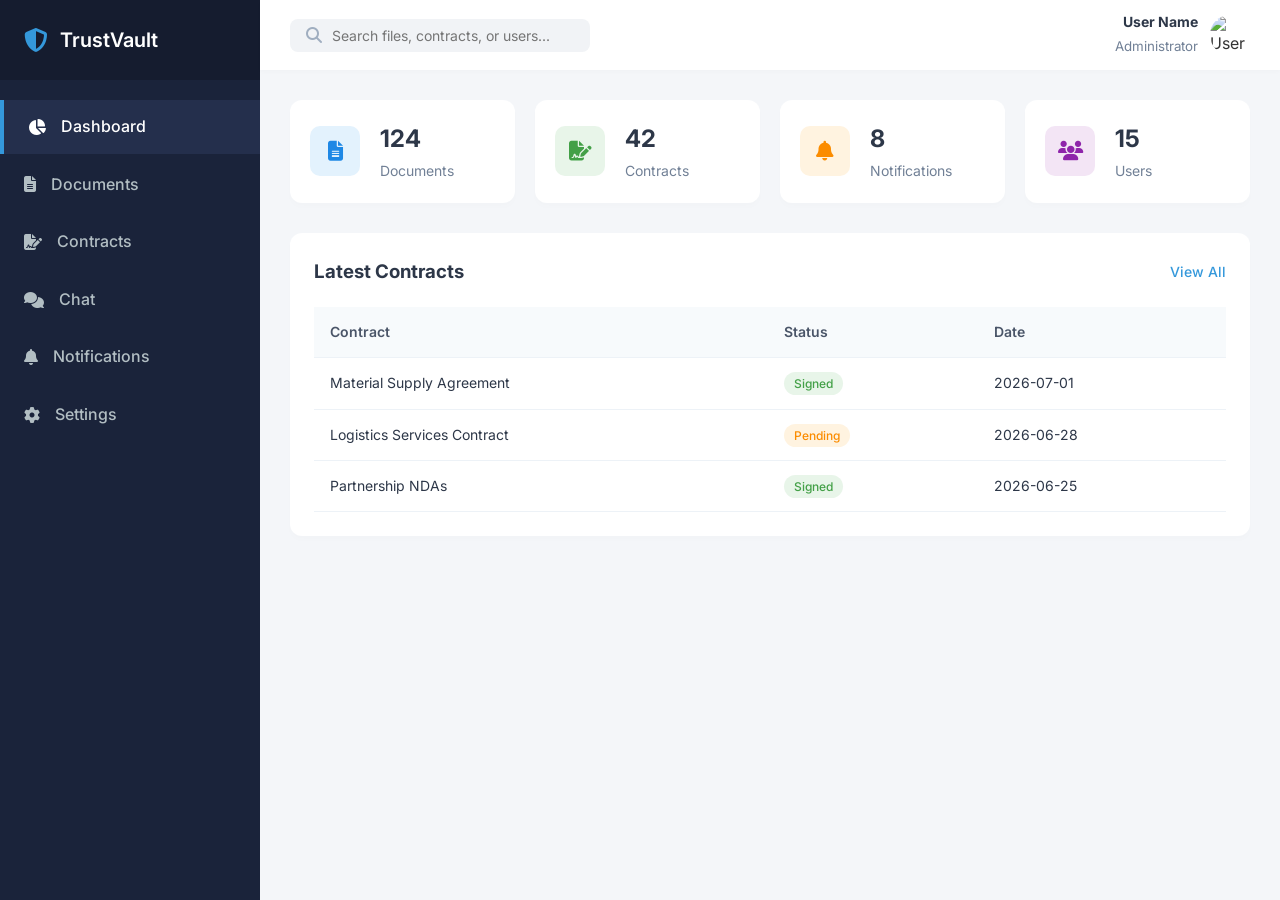
==== dashboard.html @ d21d08a5 "Add files via upload" ====
<!DOCTYPE html>
<html lang="en">
<head>
    <meta charset="UTF-8">
    <meta name="viewport" content="width=device-width, initial-scale=1.0">
    <title>TrustVault - Dashboard</title>
    <!-- FontAwesome لأيقونات احترافية وسريعة -->
    <link rel="stylesheet" href="https://cdnjs.cloudflare.com/ajax/libs/font-awesome/6.4.0/css/all.min.css">
    <!-- ملفات الستايل -->
    <link rel="stylesheet" href="css/style.css">
    <link rel="stylesheet" href="css/dashboard.css">
</head>
<body>

    <div class="dashboard-container">
        <!-- ✅ Sidebar -->
        <aside class="sidebar">
            <div class="sidebar-brand">
                <i class="fa-solid fa-shield-halved"></i>
                <h2>TrustVault</h2>
            </div>
            <nav class="sidebar-menu">
                <ul>
                    <li class="active"><a href="dashboard.html"><i class="fa-solid fa-chart-pie"></i> Dashboard</a></li>
                    <li><a href="documents.html"><i class="fa-solid fa-file-lines"></i> Documents</a></li>
                    <li><a href="#"><i class="fa-solid fa-file-signature"></i> Contracts</a></li>
                    <li><a href="#"><i class="fa-solid fa-comments"></i> Chat</a></li>
                    <li><a href="#"><i class="fa-solid fa-bell"></i> Notifications</a></li>
                    <li><a href="#"><i class="fa-solid fa-gear"></i> Settings</a></li>
                </ul>
            </nav>
        </aside>

        <!-- Main Content Area -->
        <main class="main-content">
            <!-- 🔍 Top Bar (Search & User Profile) -->
            <header class="top-bar">
                <div class="search-wrapper">
                    <i class="fa-solid fa-magnifying-glass"></i>
                    <input type="search" placeholder="Search files, contracts, or users...">
                </div>
                <div class="user-wrapper">
                    <div class="user-info">
                        <h4>User Name</h4>
                        <small>Administrator</small>
                    </div>
                    <!-- صورة مستخدم افتراضية لحين وضع صورتك الخاصة في مجلد assets -->
                    <img src="https://ui-avatars.com/api/?name=User&background=0D8ABC&color=fff" alt="User Profile" class="user-avatar">
                </div>
            </header>

            <!-- 📊 Main Content Inner -->
            <div class="content-body">
                <!-- 4 Cards -->
                <section class="cards-grid">
                    <div class="card">
                        <div class="card-icon doc-icon"><i class="fa-solid fa-file-lines"></i></div>
                        <div class="card-info">
                            <h3>124</h3>
                            <p>Documents</p>
                        </div>
                    </div>
                    <div class="card">
                        <div class="card-icon contract-icon"><i class="fa-solid fa-file-signature"></i></div>
                        <div class="card-info">
                            <h3>42</h3>
                            <p>Contracts</p>
                        </div>
                    </div>
                    <div class="card">
                        <div class="card-icon alert-icon"><i class="fa-solid fa-bell"></i></div>
                        <div class="card-info">
                            <h3>8</h3>
                            <p>Notifications</p>
                        </div>
                    </div>
                    <div class="card">
                        <div class="card-icon user-icon"><i class="fa-solid fa-users"></i></div>
                        <div class="card-info">
                            <h3>15</h3>
                            <p>Users</p>
                        </div>
                    </div>
                </section>

                <!-- 📑 Table (Latest Contracts) -->
                <section class="table-container">
                    <div class="table-header">
                        <h3>Latest Contracts</h3>
                        <a href="#" class="btn-view-all">View All</a>
                    </div>
                    <table class="dashboard-table">
                        <thead>
                            <tr>
                                <th>Contract</th>
                                <th>Status</th>
                                <th>Date</th>
                            </tr>
                        </thead>
                        <tbody>
                            <tr>
                                <td>Material Supply Agreement</td>
                                <td><span class="status status-signed">Signed</span></td>
                                <td>2026-07-01</td>
                            </tr>
                            <tr>
                                <td>Logistics Services Contract</td>
                                <td><span class="status status-pending">Pending</span></td>
                                <td>2026-06-28</td>
                            </tr>
                            <tr>
                                <td>Partnership NDAs</td>
                                <td><span class="status status-signed">Signed</span></td>
                                <td>2026-06-25</td>
                            </tr>
                        </tbody>
                    </table>
                </section>
            </div>
        </main>
    </div>

    <script src="js/dashboard.js"></script>
</body>
</html>
---- css/style.css ----
@import url('https://fonts.googleapis.com/css2?family=Inter:wght@300;400;500;600;700&display=swap');

* {
    margin: 0;
    padding: 0;
    box-sizing: border-box;
    font-family: 'Inter', sans-serif;
}

body {
    background-color: #f4f6f9;
    color: #333;
    line-height: 1.6;
}
---- css/dashboard.css ----
/* تنسيق الحاوية الرئيسية وتوزيع الـ Sidebar والمحتوى */
.dashboard-container {
    display: flex;
    min-height: 100vh;
    background-color: #f4f6f9;
}

/* ✅ Sidebar Styling */
.sidebar {
    width: 260px;
    background-color: #1a233a;
    color: #ffffff;
    display: flex;
    flex-direction: column;
    transition: all 0.3s ease;
}

.sidebar-brand {
    padding: 24px;
    display: flex;
    align-items: center;
    gap: 12px;
    background-color: #151c2f;
}

.sidebar-brand i {
    font-size: 24px;
    color: #3498db;
}

.sidebar-brand h2 {
    font-size: 20px;
    font-weight: 600;
}

.sidebar-menu {
    flex: 1;
    padding: 20px 0;
}

.sidebar-menu ul {
    list-style: none;
}

.sidebar-menu li {
    margin-bottom: 4px;
}

.sidebar-menu li a {
    display: flex;
    align-items: center;
    gap: 15px;
    padding: 14px 24px;
    color: #b2bec3;
    text-decoration: none;
    font-weight: 500;
    transition: all 0.2s;
}

.sidebar-menu li a:hover,
.sidebar-menu li.active a {
    color: #ffffff;
    background-color: #242f4c;
    border-left: 4px solid #3498db;
}

/* Main Area */
.main-content {
    flex: 1;
    display: flex;
    flex-direction: column;
}

/* 🔍 Top Bar */
.top-bar {
    background-color: #ffffff;
    height: 70px;
    display: flex;
    justify-content: space-between;
    align-items: center;
    padding: 0 30px;
    box-shadow: 0 2px 4px rgba(0,0,0,0.02);
}

.search-wrapper {
    display: flex;
    align-items: center;
    gap: 10px;
    background-color: #f1f3f6;
    padding: 8px 16px;
    border-radius: 8px;
    width: 300px;
}

.search-wrapper i {
    color: #a0aec0;
}

.search-wrapper input {
    border: none;
    background: none;
    outline: none;
    width: 100%;
    font-size: 14px;
}

.user-wrapper {
    display: flex;
    align-items: center;
    gap: 12px;
}

.user-info {
    text-align: right;
}

.user-info h4 {
    margin: 0;
    font-size: 14px;
    color: #2d3748;
}

.user-info small {
    color: #718096;
}

.user-avatar {
    width: 40px;
    height: 40px;
    border-radius: 50%;
    object-fit: cover;
}

/* Content Area */
.content-body {
    padding: 30px;
}

/* 📊 4 Cards Grid */
.cards-grid {
    display: grid;
    grid-template-columns: repeat(auto-fit, minmax(220px, 1fr));
    gap: 20px;
    margin-bottom: 30px;
}

.card {
    background-color: #ffffff;
    padding: 20px;
    border-radius: 12px;
    display: flex;
    align-items: center;
    gap: 20px;
    box-shadow: 0 4px 6px rgba(0,0,0,0.01);
}

.card-icon {
    width: 50px;
    height: 50px;
    border-radius: 10px;
    display: flex;
    justify-content: center;
    align-items: center;
    font-size: 20px;
}

.doc-icon { background-color: #e3f2fd; color: #1e88e5; }
.contract-icon { background-color: #e8f5e9; color: #43a047; }
.alert-icon { background-color: #fff3e0; color: #fb8c00; }
.user-icon { background-color: #f3e5f5; color: #8e24aa; }

.card-info h3 {
    font-size: 24px;
    color: #2d3748;
    margin-bottom: 2px;
}

.card-info p {
    color: #718096;
    font-size: 14px;
}

/* 📑 Table Container */
.table-container {
    background-color: #ffffff;
    padding: 24px;
    border-radius: 12px;
    box-shadow: 0 4px 6px rgba(0,0,0,0.01);
}

.table-header {
    display: flex;
    justify-content: space-between;
    align-items: center;
    margin-bottom: 20px;
}

.table-header h3 {
    color: #2d3748;
}

.btn-view-all {
    font-size: 14px;
    color: #3498db;
    text-decoration: none;
    font-weight: 500;
}

.dashboard-table {
    width: 100%;
    border-collapse: collapse;
    text-align: left;
}

.dashboard-table th, 
.dashboard-table td {
    padding: 14px 16px;
    border-bottom: 1px solid #edf2f7;
    font-size: 14px;
}

.dashboard-table th {
    background-color: #f7fafc;
    color: #4a5568;
    font-weight: 600;
}

.dashboard-table td {
    color: #2d3748;
}

/* Status Badges */
.status {
    padding: 4px 10px;
    border-radius: 20px;
    font-size: 12px;
    font-weight: 500;
}

.status-signed { background-color: #e8f5e9; color: #43a047; }
.status-pending { background-color: #fff3e0; color: #fb8c00; }
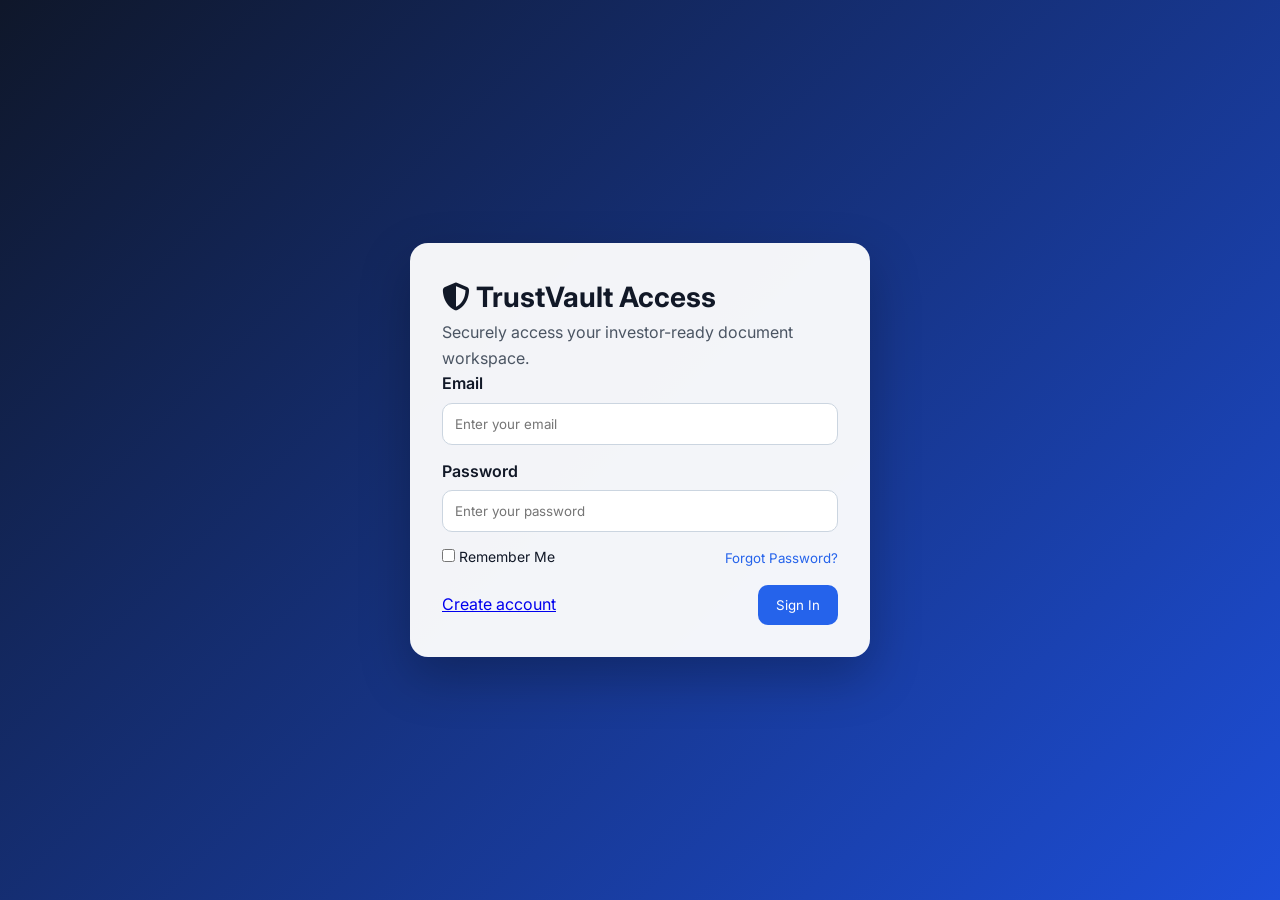
==== commit adc6d2a7: "feat: full phase 1 authentication system complete" ====
--- a/dashboard.html
+++ b/dashboard.html
@@ -4,6 +4,8 @@
     <meta charset="UTF-8">
     <meta name="viewport" content="width=device-width, initial-scale=1.0">
     <title>TrustVault - Dashboard</title>
+    <script src="js/auth.js"></script>
+    <script>checkAuthStatus();</script>
     <!-- FontAwesome لأيقونات احترافية وسريعة -->
     <link rel="stylesheet" href="https://cdnjs.cloudflare.com/ajax/libs/font-awesome/6.4.0/css/all.min.css">
     <!-- ملفات الستايل -->
